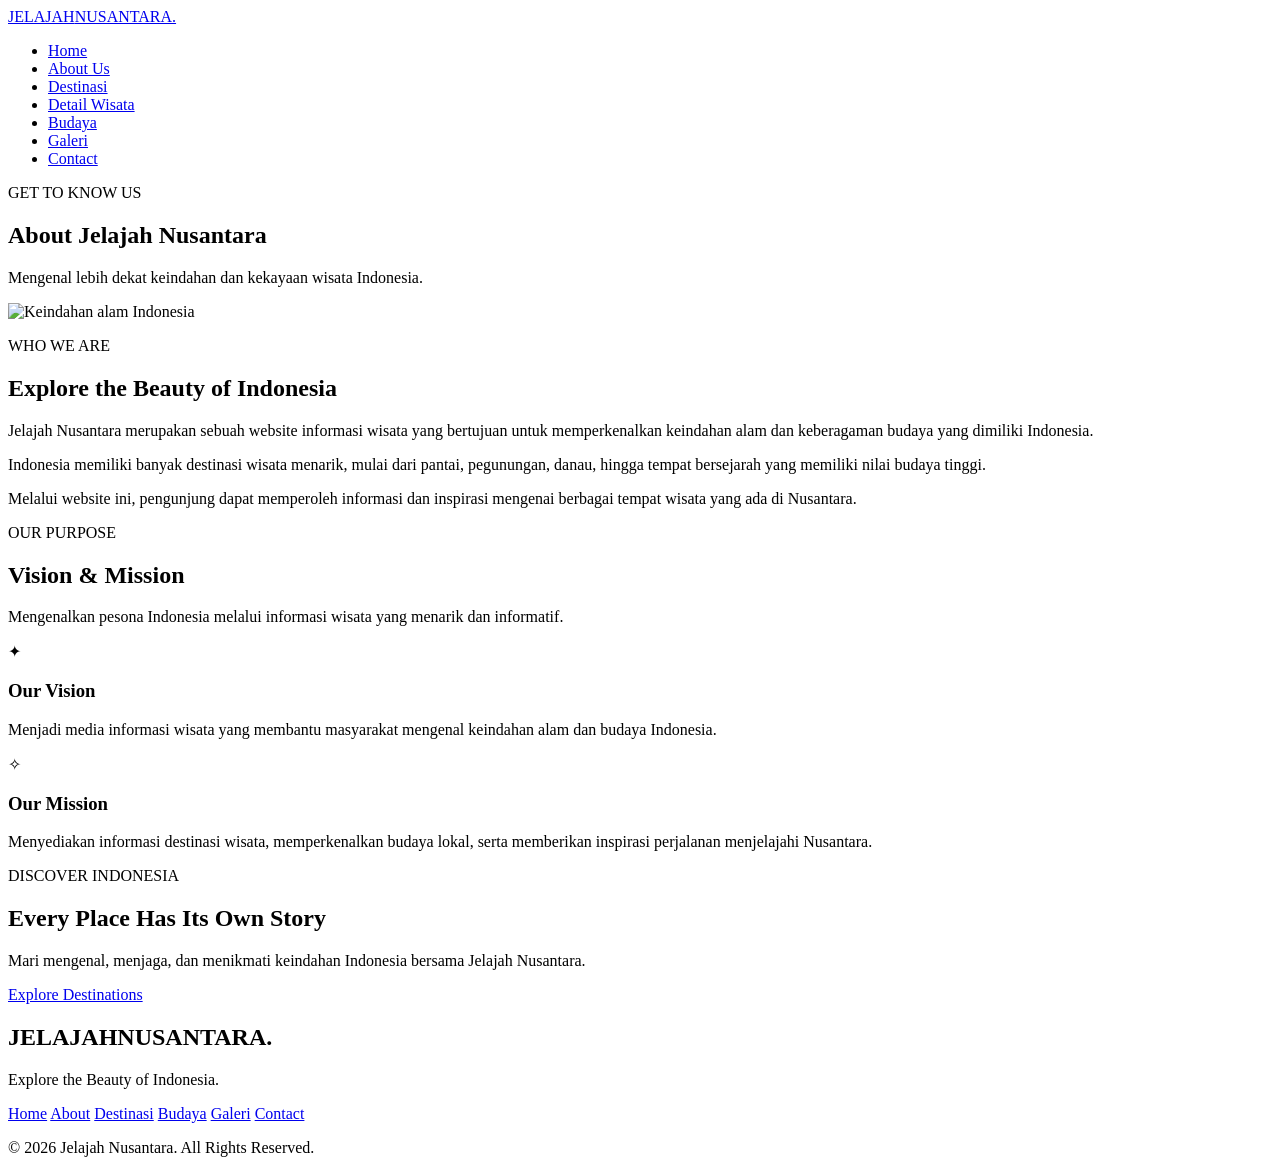
==== about.html @ 4199f174 "Add files via upload" ====
<!DOCTYPE html>
<html lang="id">
<head>
    <meta charset="UTF-8">
    <meta name="viewport" content="width=device-width, initial-scale=1.0">

    <title>About Us | Jelajah Nusantara</title>

    <link rel="stylesheet" href="css/style.css">
</head>

<body>

    <!-- NAVBAR -->
    <header class="dea-header">

        <nav class="dea-navbar dea-container">

            <a href="index.html" class="dea-logo">
                JELAJAH<span>NUSANTARA.</span>
            </a>

            <ul class="dea-nav-menu">
                <li><a href="index.html">Home</a></li>
                <li><a href="about.html" class="dea-active">About Us</a></li>
                <li><a href="destinasi.html">Destinasi</a></li>
                <li><a href="detail.html">Detail Wisata</a></li>
                <li><a href="budaya.html">Budaya</a></li>
                <li><a href="galeri.html">Galeri</a></li>
                <li><a href="contact.html">Contact</a></li>
            </ul>

        </nav>

    </header>


    <!-- ABOUT HERO -->
    <section class="dea-about-hero" id="dea-about-hero">

        <div class="dea-about-overlay"></div>

        <div class="dea-about-hero-content">

            <p class="dea-section-label">
                GET TO KNOW US
            </p>

            <h1>About Jelajah Nusantara</h1>

            <p>
                Mengenal lebih dekat keindahan dan
                kekayaan wisata Indonesia.
            </p>

        </div>

    </section>


    <!-- ABOUT INTRODUCTION -->
    <section class="dea-about-section dea-container" id="dea-about">

        <div class="dea-about-image">

            <img
                src="https://asset.tribunnews.com/YgtPP-BtD5YUkf7MOSIEkgGytJI=/1200x675/filters:upscale():quality(30):format(webp):focal(0.5x0.5:0.5x0.5)/tribunnews/foto/bank/originals/ilustrasi-jaga-alam-indonesia-pariwisata-dengan-pemandangan.jpg"
                alt="Keindahan alam Indonesia">

        </div>


        <div class="dea-about-text">

            <p class="dea-section-label">
                WHO WE ARE
            </p>

            <h2>
                Explore the Beauty of Indonesia
            </h2>

            <p>
                Jelajah Nusantara merupakan sebuah website
                informasi wisata yang bertujuan untuk
                memperkenalkan keindahan alam dan keberagaman
                budaya yang dimiliki Indonesia.
            </p>

            <p>
                Indonesia memiliki banyak destinasi wisata
                menarik, mulai dari pantai, pegunungan,
                danau, hingga tempat bersejarah yang memiliki
                nilai budaya tinggi.
            </p>

            <p>
                Melalui website ini, pengunjung dapat
                memperoleh informasi dan inspirasi mengenai
                berbagai tempat wisata yang ada di Nusantara.
            </p>

        </div>

    </section>


    <!-- VISION AND MISSION -->
    <section class="dea-about-purpose" id="dea-tujuan">

        <div class="dea-container">

            <div class="dea-section-heading">

                <p class="dea-section-label">
                    OUR PURPOSE
                </p>

                <h2>Vision & Mission</h2>

                <p>
                    Mengenalkan pesona Indonesia melalui
                    informasi wisata yang menarik dan informatif.
                </p>

            </div>


            <div class="dea-purpose-grid">

                <!-- VISION -->
                <div class="dea-purpose-card">

                    <div class="dea-feature-icon">
                        ✦
                    </div>

                    <h3>Our Vision</h3>

                    <p>
                        Menjadi media informasi wisata yang
                        membantu masyarakat mengenal keindahan
                        alam dan budaya Indonesia.
                    </p>

                </div>


                <!-- MISSION -->
                <div class="dea-purpose-card">

                    <div class="dea-feature-icon">
                        ✧
                    </div>

                    <h3>Our Mission</h3>

                    <p>
                        Menyediakan informasi destinasi wisata,
                        memperkenalkan budaya lokal, serta
                        memberikan inspirasi perjalanan
                        menjelajahi Nusantara.
                    </p>

                </div>

            </div>

        </div>

    </section>


    <!-- CLOSING -->
    <section class="dea-about-closing">

        <div class="dea-container">

            <p class="dea-section-label">
                DISCOVER INDONESIA
            </p>

            <h2>
                Every Place Has Its Own Story
            </h2>

            <p>
                Mari mengenal, menjaga, dan menikmati
                keindahan Indonesia bersama Jelajah Nusantara.
            </p>

            <a href="destinasi.html" class="dea-button">
                Explore Destinations
            </a>

        </div>

    </section>


    <!-- FOOTER -->
    <footer class="dea-footer">

        <div class="dea-container">

            <h2 class="dea-footer-logo">
                JELAJAH<span>NUSANTARA.</span>
            </h2>

            <p>
                Explore the Beauty of Indonesia.
            </p>

            <div class="dea-footer-links">

                <a href="index.html">Home</a>
                <a href="about.html">About</a>
                <a href="destinasi.html">Destinasi</a>
                <a href="budaya.html">Budaya</a>
                <a href="galeri.html">Galeri</a>
                <a href="contact.html">Contact</a>

            </div>

            <div class="dea-footer-line"></div>

            <p class="dea-copyright">
                © 2026 Jelajah Nusantara. All Rights Reserved.
            </p>

        </div>

    </footer>

</body>
</html>
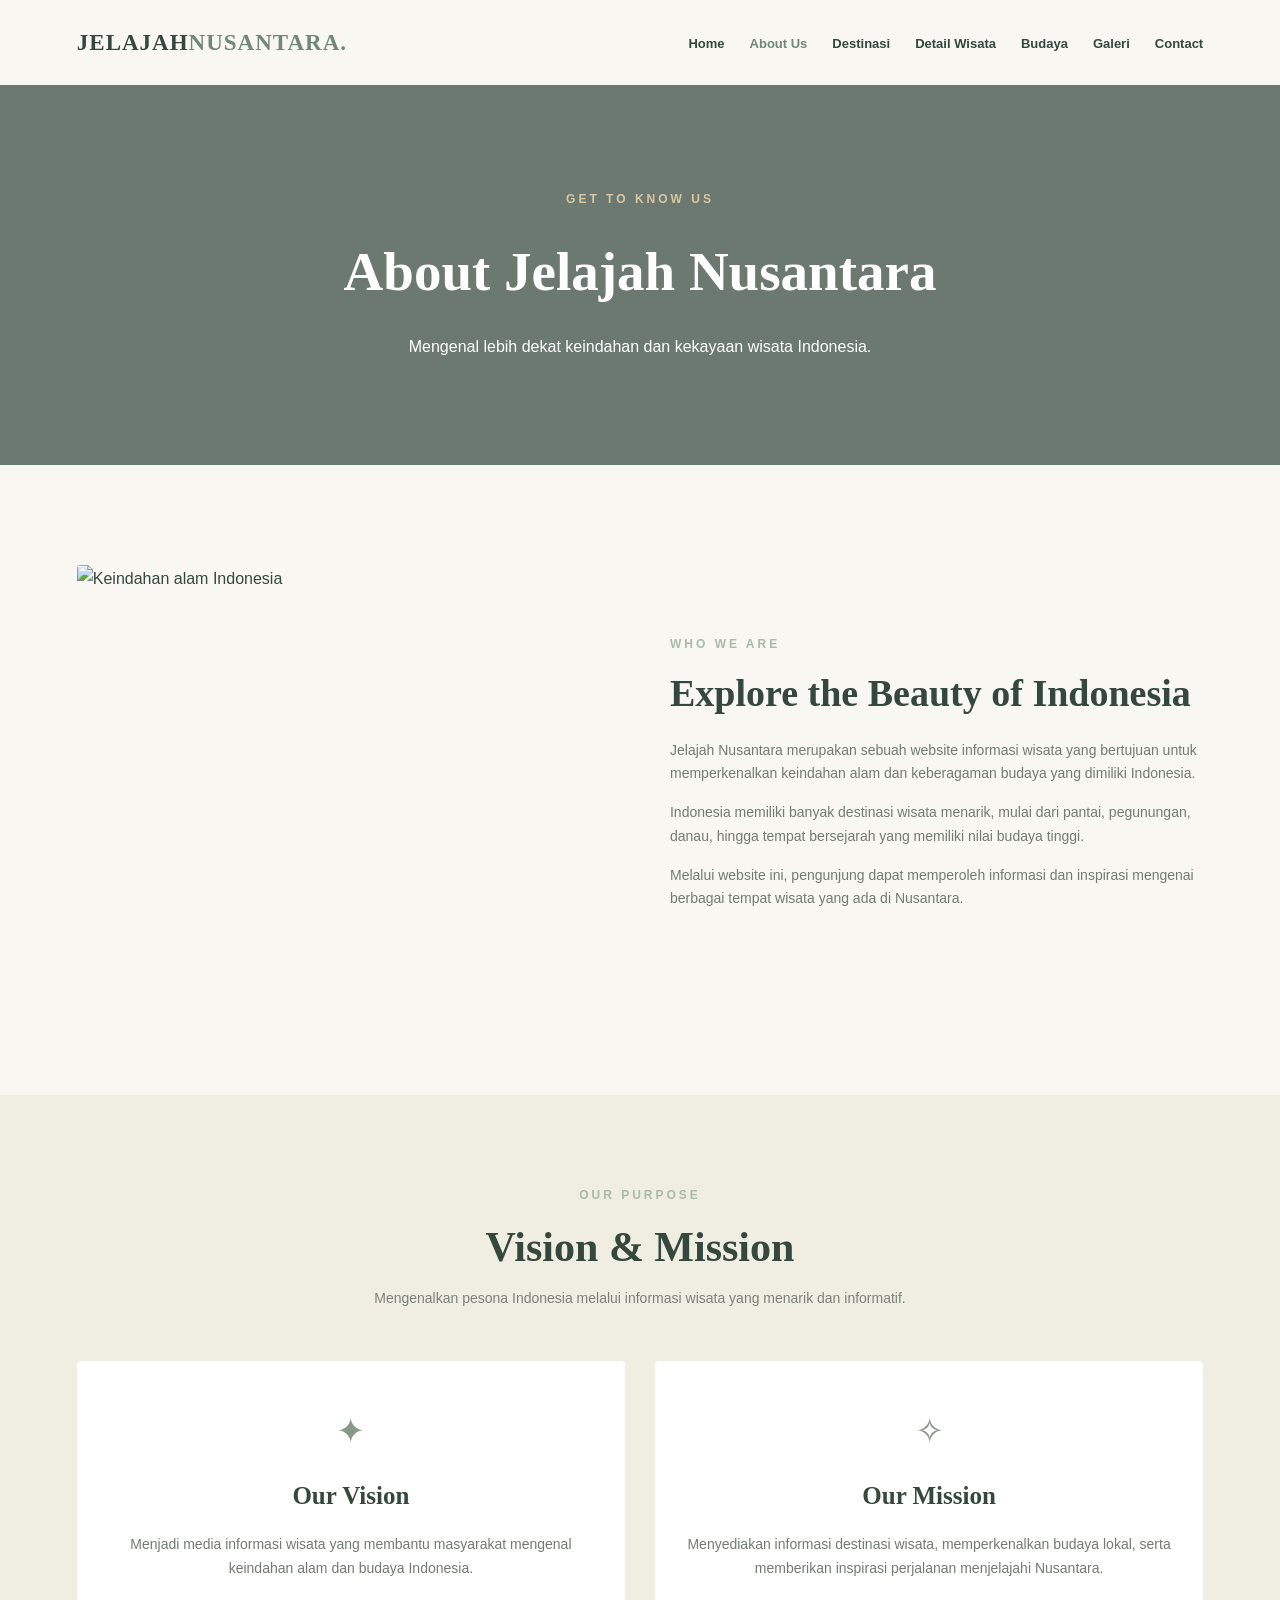
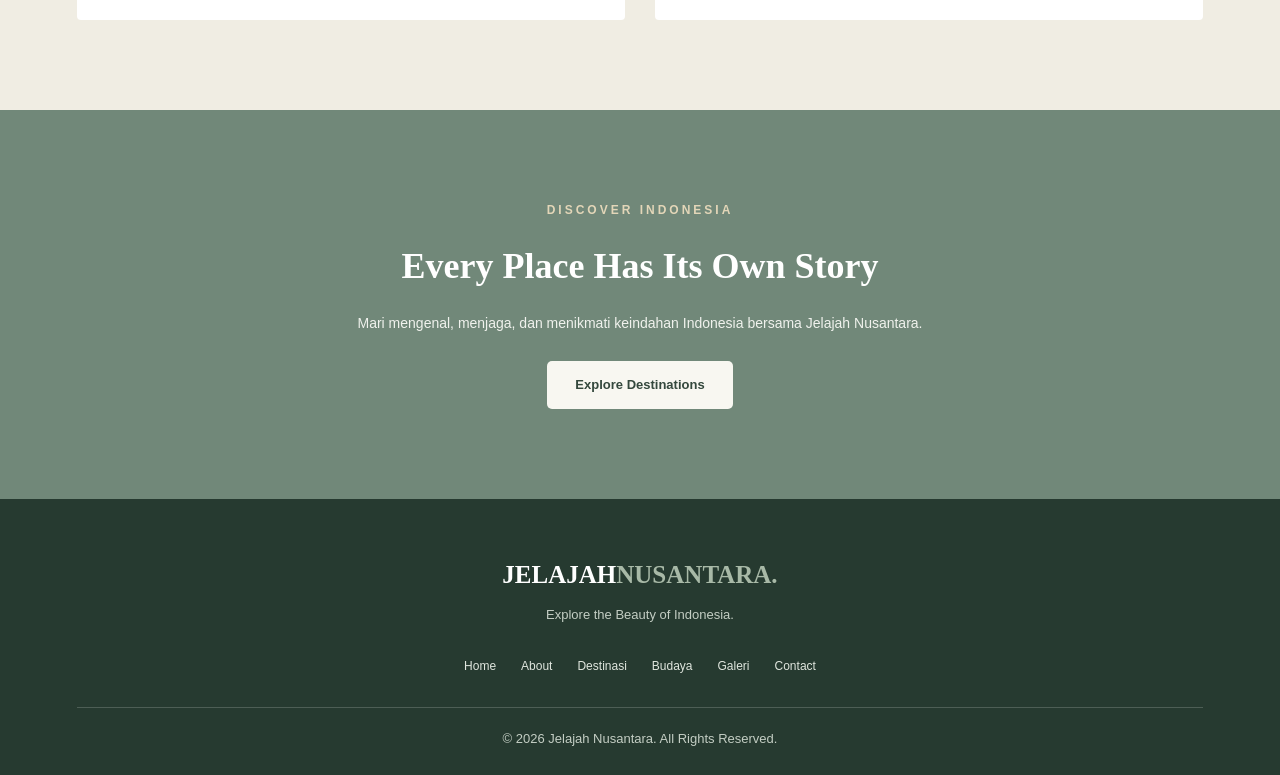
==== commit 4b44dd78: "Update about.html" ====
--- a/about.html
+++ b/about.html
@@ -7,7 +7,7 @@
 
     <title>About Us | Jelajah Nusantara</title>
 
-    <link rel="stylesheet" href="css/style.css">
+    <link rel="stylesheet" href="style.css">
 </head>
 
 <body>
--- a/style.css
+++ b/style.css
@@ -0,0 +1,1675 @@
+
+/* =================================
+   DEA - JELAJAH NUSANTARA
+   NATURAL ELEGANT DESIGN
+================================= */
+
+
+/* RESET */
+* {
+    margin: 0;
+    padding: 0;
+    box-sizing: border-box;
+}
+
+html {
+    scroll-behavior: smooth;
+}
+
+body {
+    font-family: 'DM Sans', sans-serif;
+    color: #34483D;
+    background-color: #F8F7F1;
+    line-height: 1.7;
+}
+
+a {
+    text-decoration: none;
+    color: inherit;
+}
+
+img {
+    width: 100%;
+    display: block;
+}
+
+
+/* COLOR & CONTAINER */
+.dea-container {
+    width: 88%;
+    max-width: 1200px;
+    margin: auto;
+}
+
+
+/* NAVBAR */
+.dea-header {
+    width: 100%;
+    background-color: #F8F7F1;
+    position: relative;
+    z-index: 10;
+}
+
+.dea-navbar {
+    min-height: 85px;
+    display: flex;
+    justify-content: space-between;
+    align-items: center;
+    gap: 25px;
+}
+
+.dea-logo {
+    font-family: 'Playfair Display', serif;
+    font-size: 23px;
+    font-weight: 700;
+    letter-spacing: 1px;
+    white-space: nowrap;
+}
+
+.dea-logo span {
+    color: #718879;
+}
+
+.dea-nav-menu {
+    display: flex;
+    align-items: center;
+    gap: 25px;
+    list-style: none;
+}
+
+.dea-nav-menu a {
+    font-size: 13px;
+    font-weight: 600;
+    transition: 0.3s;
+}
+
+.dea-nav-menu a:hover,
+.dea-nav-menu .dea-active {
+    color: #718879;
+}
+
+
+/* HERO */
+.dea-hero {
+    min-height: 600px;
+    position: relative;
+    display: flex;
+    align-items: center;
+    background:
+        url('https://asset.tribunnews.com/YgtPP-BtD5YUkf7MOSIEkgGytJI=/1200x675/filters:upscale():quality(30):format(webp):focal(0.5x0.5:0.5x0.5)/tribunnews/foto/bank/originals/ilustrasi-jaga-alam-indonesia-pariwisata-dengan-pemandangan.jpg')
+        center/cover no-repeat;
+}
+
+.dea-hero-overlay {
+    position: absolute;
+    inset: 0;
+    background: linear-gradient(
+        90deg,
+        rgba(25, 43, 34, 0.78),
+        rgba(25, 43, 34, 0.20)
+    );
+}
+
+.dea-hero-konten {
+    position: relative;
+    width: 88%;
+    max-width: 1200px;
+    margin: auto;
+    color: #FFFFFF;
+    padding: 80px 0;
+}
+
+.dea-subtitle {
+    font-size: 12px;
+    letter-spacing: 4px;
+    margin-bottom: 20px;
+}
+
+.dea-hero h1 {
+    font-family: 'Playfair Display', serif;
+    font-size: clamp(42px, 6vw, 75px);
+    line-height: 1.15;
+    margin-bottom: 20px;
+}
+
+.dea-hero h1 span {
+    color: #D7C7A3;
+}
+
+.dea-hero-deskripsi {
+    max-width: 520px;
+    font-size: 15px;
+    margin-bottom: 30px;
+    color: #F1F1EA;
+}
+
+.dea-button {
+    display: inline-block;
+    background-color: #718879;
+    color: #FFFFFF;
+    padding: 13px 28px;
+    border-radius: 3px;
+    font-size: 13px;
+    font-weight: 600;
+    transition: 0.3s;
+}
+
+.dea-button:hover {
+    background-color: #34483D;
+    transform: translateY(-3px);
+}
+
+
+/* INTRODUCTION */
+.dea-intro {
+    display: grid;
+    grid-template-columns: 1fr 1fr;
+    align-items: center;
+    gap: 65px;
+    padding-top: 110px;
+    padding-bottom: 110px;
+}
+
+.dea-intro-image img {
+    height: 430px;
+    object-fit: cover;
+    border-radius: 4px;
+}
+
+.dea-section-label {
+    color: #879A88;
+    font-size: 11px;
+    font-weight: 700;
+    letter-spacing: 3px;
+    margin-bottom: 15px;
+}
+
+.dea-intro-konten h2,
+.dea-section-heading h2,
+.dea-cta h2 {
+    font-family: 'Playfair Display', serif;
+    font-size: clamp(30px, 4vw, 42px);
+    line-height: 1.3;
+    margin-bottom: 20px;
+}
+
+.dea-intro-konten p {
+    font-size: 14px;
+    color: #727B72;
+    margin-bottom: 15px;
+}
+
+.dea-text-link {
+    display: inline-block;
+    margin-top: 15px;
+    color: #718879;
+    font-size: 13px;
+    font-weight: 700;
+}
+.dea-text-link:hover {
+    color: #34483D;
+}
+
+
+/* DESTINATION */
+.dea-destination {
+    background-color: #F0EDE3;
+    padding: 100px 0;
+}
+
+.dea-section-heading {
+    text-align: center;
+    max-width: 650px;
+    margin: 0 auto 50px;
+}
+
+.dea-section-heading h2 {
+    margin-bottom: 12px;
+}
+
+.dea-section-heading > p:last-child {
+    color: #7B8279;
+    font-size: 14px;
+}
+
+.dea-destination-grid {
+    display: grid;
+    grid-template-columns: repeat(3, 1fr);
+    gap: 28px;
+}
+
+.dea-card {
+    background-color: #FFFFFF;
+    overflow: hidden;
+    transition: 0.3s;
+}
+
+.dea-card:hover {
+    transform: translateY(-7px);
+    box-shadow: 0 12px 30px rgba(52, 72, 61, 0.12);
+}
+
+.dea-card img {
+    height: 240px;
+    object-fit: cover;
+}
+
+.dea-card-konten {
+    padding: 25px;
+}
+
+.dea-card-lokasi {
+    color: #879A88;
+    font-size: 10px;
+    font-weight: 700;
+    letter-spacing: 2px;
+}
+
+.dea-card-konten h3 {
+    font-family: 'Playfair Display', serif;
+    font-size: 23px;
+    margin: 8px 0;
+}
+
+.dea-card-konten p {
+    color: #7B8279;
+    font-size: 13px;
+    margin-bottom: 18px;
+}
+
+.dea-card-konten a {
+    color: #718879;
+    font-size: 12px;
+    font-weight: 700;
+}
+
+
+/* WHY CHOOSE US */
+.dea-why {
+    padding-top: 100px;
+    padding-bottom: 110px;
+}
+
+.dea-feature-grid {
+    display: grid;
+    grid-template-columns: repeat(3, 1fr);
+    gap: 30px;
+}
+
+.dea-feature {
+    text-align: center;
+    padding: 35px 25px;
+    background-color: #FFFFFF;
+    border-radius: 4px;
+}
+
+.dea-feature-icon {
+    font-size: 35px;
+    color: #879A88;
+    margin-bottom: 15px;
+}
+
+.dea-feature h3 {
+    font-family: 'Playfair Display', serif;
+    font-size: 21px;
+    margin-bottom: 10px;
+}
+
+.dea-feature p {
+    font-size: 13px;
+    color: #7B8279;
+}
+
+
+/* CALL TO ACTION */
+.dea-cta {
+    padding: 100px 20px;
+    text-align: center;
+    background:
+        linear-gradient(
+            rgba(40, 60, 48, 0.82),
+            rgba(40, 60, 48, 0.82)
+        ),
+        url('https://images.unsplash.com/photo-1516690561799-46d8f74f9abf?w=1600')
+        center/cover no-repeat;
+    color: #FFFFFF;
+}
+
+.dea-cta-konten {
+    max-width: 700px;
+    margin: auto;
+}
+
+.dea-cta .dea-section-label {
+    color: #D7C7A3;
+}
+
+.dea-cta p:not(.dea-section-label) {
+    color: #E5E8E0;
+    font-size: 14px;
+    margin-bottom: 25px;
+}
+
+
+/* FOOTER */
+.dea-footer {
+    background-color: #263A30;
+    color: #FFFFFF;
+    text-align: center;
+    padding: 55px 0 25px;
+}
+
+.dea-footer-logo {
+    font-family: 'Playfair Display', serif;
+    font-size: 25px;
+    margin-bottom: 8px;
+}
+
+.dea-footer-logo span {
+    color: #A8B9A7;
+}
+
+.dea-footer > .dea-container > p {
+    font-size: 13px;
+    color: #C4CEC4;
+}
+
+.dea-footer-links {
+    display: flex;
+    justify-content: center;
+    flex-wrap: wrap;
+    gap: 25px;
+    margin: 30px 0;
+}
+
+.dea-footer-links a {
+    font-size: 12px;
+    color: #E0E6DE;
+}
+
+.dea-footer-links a:hover {
+    color: #A8B9A7;
+}
+
+.dea-footer-line {
+    height: 1px;
+    background-color: rgba(255, 255, 255, 0.18);
+    margin-bottom: 20px;
+}
+
+.dea-footer .dea-copyright {
+    font-size: 11px;
+    color: #AAB6AA;
+}
+
+
+/* RESPONSIVE TABLET */
+@media screen and (max-width: 900px) {
+
+    .dea-navbar {
+        flex-direction: column;
+        padding: 20px 0;
+    }
+
+    .dea-nav-menu {
+        justify-content: center;
+        flex-wrap: wrap;
+        gap: 15px 20px;
+    }
+
+    .dea-intro {
+        gap: 35px;
+    }
+
+    .dea-destination-grid {
+        grid-template-columns: repeat(2, 1fr);
+    }
+
+}
+
+
+
+/* =================================
+   DEA - ABOUT PAGE
+================================= */
+
+/* ABOUT HERO */
+.dea-about-hero {
+    min-height: 380px;
+    position: relative;
+    display: flex;
+    align-items: center;
+    justify-content: center;
+    text-align: center;
+
+    background:
+        url('https://images.unsplash.com/photo-1516690561799-46d8f74f9abf?w=1600')
+        center/cover no-repeat;
+}
+
+.dea-about-overlay {
+    position: absolute;
+    inset: 0;
+    background: rgba(35, 55, 43, 0.65);
+}
+
+.dea-about-hero-content {
+    position: relative;
+    color: white;
+    padding: 40px 20px;
+}
+
+.dea-about-hero-content h1 {
+    font-family: Georgia, 'Times New Roman', serif;
+    font-size: clamp(32px, 5vw, 55px);
+    margin-bottom: 15px;
+}
+
+.dea-about-hero-content .dea-section-label {
+    color: #D7C7A3;
+}
+
+
+/* ABOUT CONTENT */
+.dea-about-section {
+    display: grid;
+    grid-template-columns: 1fr 1fr;
+    align-items: center;
+    gap: 60px;
+    padding-top: 100px;
+    padding-bottom: 100px;
+}
+
+.dea-about-image img {
+    height: 430px;
+    object-fit: cover;
+    border-radius: 4px;
+}
+
+.dea-about-text h2 {
+    font-family: Georgia, 'Times New Roman', serif;
+    font-size: 38px;
+    line-height: 1.3;
+    margin-bottom: 20px;
+}
+
+.dea-about-text p:not(.dea-section-label) {
+    font-size: 14px;
+    color: #727B72;
+    margin-bottom: 15px;
+}
+
+
+/* VISION AND MISSION */
+.dea-about-purpose {
+    background-color: #F0EDE3;
+    padding: 90px 0;
+}
+
+.dea-purpose-grid {
+    display: grid;
+    grid-template-columns: repeat(2, 1fr);
+    gap: 30px;
+}
+
+.dea-purpose-card {
+    background-color: white;
+    padding: 40px 30px;
+    text-align: center;
+    border-radius: 4px;
+}
+
+.dea-purpose-card h3 {
+    font-family: Georgia, 'Times New Roman', serif;
+    font-size: 25px;
+    margin-bottom: 15px;
+}
+
+.dea-purpose-card p {
+    font-size: 14px;
+    color: #727B72;
+}
+
+
+/* ABOUT CLOSING */
+.dea-about-closing {
+    padding: 90px 20px;
+    text-align: center;
+    background-color: #718879;
+    color: white;
+}
+
+.dea-about-closing .dea-section-label {
+    color: #E3D6B8;
+}
+
+.dea-about-closing h2 {
+    font-family: Georgia, 'Times New Roman', serif;
+    font-size: 36px;
+    margin-bottom: 15px;
+}
+
+.dea-about-closing p:not(.dea-section-label) {
+    font-size: 14px;
+    margin-bottom: 25px;
+    color: #F0F2ED;
+}
+
+.dea-about-closing .dea-button {
+    background-color: #F8F7F1;
+    color: #34483D;
+}
+
+.dea-about-closing .dea-button:hover {
+    background-color: #D7C7A3;
+}
+
+
+/* RESPONSIVE ABOUT */
+@media screen and (max-width: 600px) {
+
+    .dea-about-hero {
+        min-height: 300px;
+    }
+
+    .dea-about-section {
+        grid-template-columns: 1fr;
+        padding-top: 65px;
+        padding-bottom: 65px;
+        gap: 30px;
+    }
+
+    .dea-about-image img {
+        height: 280px;
+    }
+
+    .dea-about-text h2 {
+        font-size: 30px;
+    }
+
+    .dea-about-purpose {
+        padding: 65px 0;
+    }
+
+    .dea-purpose-grid {
+        grid-template-columns: 1fr;
+    }
+
+    .dea-about-closing h2 {
+        font-size: 29px;
+    }
+
+}
+
+
+/* ==============================
+   DESTINASI WISATA
+============================== */
+
+.dea-destination-hero {
+    min-height: 420px;
+    background-image: url("https://images.unsplash.com/photo-1516690561799-46d8f74f9abf?w=1600");
+    background-size: cover;
+    background-position: center;
+    position: relative;
+    display: flex;
+    align-items: center;
+    justify-content: center;
+    text-align: center;
+    color: white;
+}
+
+.dea-destination-overlay {
+    position: absolute;
+    inset: 0;
+    background: rgba(25, 43, 33, 0.55);
+}
+
+.dea-destination-hero-content {
+    position: relative;
+    z-index: 1;
+    max-width: 700px;
+    padding: 30px;
+}
+
+.dea-destination-hero-content h1 {
+    font-family: Georgia, 'Times New Roman', serif;
+    font-size: 52px;
+    margin: 15px 0;
+}
+
+.dea-destination-hero-content p {
+    line-height: 1.8;
+}
+
+.dea-subtitle,
+.dea-section-label {
+    color: #A9BBAA;
+    font-size: 12px;
+    letter-spacing: 3px;
+    font-weight: bold;
+}
+
+.dea-destination-intro {
+    max-width: 750px;
+    margin: auto;
+    padding: 85px 25px 55px;
+    text-align: center;
+}
+
+.dea-destination-intro h2,
+.dea-destination-heading h2,
+.dea-destination-closing h2 {
+    font-family: Georgia, 'Times New Roman', serif;
+    color: #34483D;
+    font-size: 34px;
+    margin: 15px 0;
+}
+
+.dea-destination-intro > p:last-child {
+    color: #777;
+    line-height: 1.9;
+}
+
+.dea-destination-section {
+    background: #F8F7F1;
+    padding: 70px 8%;
+}
+
+.dea-destination-heading {
+    display: flex;
+    justify-content: space-between;
+    align-items: end;
+    gap: 20px;
+    margin-bottom: 35px;
+}
+
+.dea-destination-heading > p {
+    color: #777;
+    max-width: 300px;
+    line-height: 1.7;
+}
+
+.dea-destination-grid {
+    display: grid;
+    grid-template-columns: repeat(3, 1fr);
+    gap: 28px;
+}
+
+.dea-destination-card {
+    background: white;
+    border-radius: 12px;
+    overflow: hidden;
+    box-shadow: 0 5px 20px rgba(0, 0, 0, 0.06);
+    transition: transform 0.3s ease;
+}
+
+.dea-destination-card:hover {
+    transform: translateY(-7px);
+}
+
+.dea-destination-card img {
+    width: 100%;
+    height: 230px;
+    object-fit: cover;
+    display: block;
+}
+
+.dea-destination-info {
+    padding: 24px;
+}
+
+.dea-destination-category {
+    color: #718879;
+    font-size: 11px;
+    font-weight: bold;
+    letter-spacing: 2px;
+}
+
+.dea-destination-info h3 {
+    color: #34483D;
+    font-family: Georgia, 'Times New Roman', serif;
+    font-size: 23px;
+    margin: 12px 0 7px;
+}
+
+.dea-destination-info > p {
+    color: #888;
+    font-size: 13px;
+}
+
+.dea-destination-info .dea-card-description {
+    color: #666;
+    font-size: 14px;
+    line-height: 1.8;
+    margin: 15px 0;
+}
+
+.dea-detail-link {
+    color: #718879;
+    text-decoration: none;
+    font-size: 14px;
+    font-weight: bold;
+}
+
+.dea-detail-link:hover {
+    color: #34483D;
+}
+
+.dea-destination-closing {
+    padding: 85px 25px;
+    text-align: center;
+    background: #EDEFE8;
+}
+
+.dea-destination-closing > p:not(.dea-section-label) {
+    max-width: 600px;
+    margin: 15px auto 25px;
+    color: #777;
+    line-height: 1.8;
+}
+
+.dea-button {
+    display: inline-block;
+    padding: 13px 28px;
+    background: #718879;
+    color: white;
+    text-decoration: none;
+    border-radius: 5px;
+    transition: 0.3s;
+}
+
+.dea-button:hover {
+    background: #34483D;
+}
+
+/* RESPONSIVE DESTINASI */
+
+@media (max-width: 900px) {
+    .dea-destination-grid {
+        grid-template-columns: repeat(2, 1fr);
+    }
+
+    .dea-destination-heading {
+        display: block;
+    }
+}
+
+@media (max-width: 600px) {
+    .dea-destination-hero {
+        min-height: 350px;
+    }
+
+    .dea-destination-hero-content h1 {
+        font-size: 36px;
+    }
+
+    .dea-destination-grid {
+        grid-template-columns: 1fr;
+    }
+
+    .dea-destination-section {
+        padding: 55px 6%;
+    }
+
+    .dea-destination-intro h2,
+    .dea-destination-heading h2,
+    .dea-destination-closing h2 {
+        font-size: 27px;
+    }
+}
+
+
+/* ==============================
+   DETAIL WISATA
+============================== */
+
+.dea-detail-hero {
+    min-height: 420px;
+    background-image: url("https://images.unsplash.com/photo-1516690561799-46d8f74f9abf?w=1600");
+    background-size: cover;
+    background-position: center;
+    position: relative;
+    display: flex;
+    align-items: center;
+    justify-content: center;
+    text-align: center;
+    color: white;
+}
+
+.dea-detail-overlay {
+    position: absolute;
+    inset: 0;
+    background: rgba(25, 43, 33, 0.58);
+}
+
+.dea-detail-hero-content {
+    position: relative;
+    z-index: 1;
+    max-width: 750px;
+    padding: 30px;
+}
+
+.dea-detail-hero-content h1 {
+    font-family: Georgia, 'Times New Roman', serif;
+    font-size: 48px;
+    margin: 15px 0;
+}
+
+.dea-detail-hero-content p {
+    line-height: 1.8;
+}
+
+.dea-detail-intro {
+    max-width: 780px;
+    margin: auto;
+    padding: 85px 25px 65px;
+    text-align: center;
+}
+
+.dea-detail-intro h2,
+.dea-detail-closing h2 {
+    font-family: Georgia, 'Times New Roman', serif;
+    color: #34483D;
+    font-size: 34px;
+    margin: 15px 0;
+}
+
+.dea-detail-intro > p:last-child {
+    color: #777;
+    line-height: 1.9;
+}
+
+.dea-detail-section {
+    padding: 75px 8%;
+    background: #F8F7F1;
+}
+
+.dea-detail-section:nth-of-type(odd) {
+    background: #FFFFFF;
+}
+
+.dea-detail-container {
+    display: grid;
+    grid-template-columns: 1fr 1fr;
+    align-items: center;
+    gap: 55px;
+    max-width: 1150px;
+    margin: auto;
+}
+
+.dea-detail-image img {
+    width: 100%;
+    height: 380px;
+    object-fit: cover;
+    border-radius: 12px;
+    display: block;
+}
+
+.dea-detail-content h2 {
+    font-family: Georgia, 'Times New Roman', serif;
+    color: #34483D;
+    font-size: 36px;
+    margin: 15px 0;
+}
+
+.dea-detail-content > p:not(.dea-section-label) {
+    color: #777;
+    line-height: 1.9;
+    font-size: 15px;
+}
+
+.dea-detail-information {
+    margin: 25px 0;
+    padding: 18px;
+    background: #F0EDE3;
+    border-left: 3px solid #718879;
+    border-radius: 5px;
+}
+
+.dea-detail-information p {
+    color: #555;
+    font-size: 14px;
+    line-height: 1.8;
+    margin: 7px 0;
+}
+
+.dea-detail-information strong {
+    color: #34483D;
+}
+
+.dea-detail-closing {
+    padding: 85px 25px;
+    text-align: center;
+    background: #EDEFE8;
+}
+
+.dea-detail-closing > p:not(.dea-section-label) {
+    max-width: 600px;
+    margin: 15px auto 25px;
+    color: #777;
+    line-height: 1.8;
+}
+
+/* RESPONSIVE DETAIL */
+
+@media (max-width: 900px) {
+    .dea-detail-container {
+        grid-template-columns: 1fr;
+        gap: 30px;
+    }
+
+    .dea-detail-image img {
+        height: 320px;
+    }
+}
+
+@media (max-width: 600px) {
+    .dea-detail-hero {
+        min-height: 350px;
+    }
+
+    .dea-detail-hero-content h1 {
+        font-size: 34px;
+    }
+
+    .dea-detail-section {
+        padding: 55px 6%;
+    }
+
+    .dea-detail-content h2 {
+        font-size: 29px;
+    }
+
+    .dea-detail-intro h2,
+    .dea-detail-closing h2 {
+        font-size: 27px;
+    }
+
+    .dea-detail-image img {
+        height: 250px;
+    }
+}
+
+
+/* ==============================
+   BUDAYA INDONESIA
+============================== */
+
+.dea-culture-hero {
+    min-height: 420px;
+    background-image: url("https://tse4.mm.bing.net/th/id/OIP.eDuhXDhs4gK7-oEZs--HFwHaE8?r=0&pid=Api&h=220&P=0");
+    background-size: cover;
+    background-position: center;
+    position: relative;
+    display: flex;
+    align-items: center;
+    justify-content: center;
+    text-align: center;
+    color: white;
+}
+
+.dea-culture-overlay {
+    position: absolute;
+    inset: 0;
+    background: rgba(25, 43, 33, 0.58);
+}
+
+.dea-culture-hero-content {
+    position: relative;
+    z-index: 1;
+    max-width: 750px;
+    padding: 30px;
+}
+
+.dea-culture-hero-content h1 {
+    font-family: Georgia, 'Times New Roman', serif;
+    font-size: 48px;
+    margin: 15px 0;
+}
+
+.dea-culture-hero-content p {
+    line-height: 1.8;
+}
+
+.dea-culture-intro {
+    max-width: 780px;
+    margin: auto;
+    padding: 85px 25px 65px;
+    text-align: center;
+}
+
+.dea-culture-intro h2,
+.dea-culture-heading h2,
+.dea-culture-closing h2 {
+    font-family: Georgia, 'Times New Roman', serif;
+    color: #34483D;
+    font-size: 34px;
+    margin: 15px 0;
+}
+
+.dea-culture-intro > p:last-child {
+    color: #777;
+    line-height: 1.9;
+}
+
+.dea-culture-section {
+    background: #F8F7F1;
+    padding: 75px 8%;
+}
+
+.dea-culture-heading {
+    text-align: center;
+    margin-bottom: 40px;
+}
+
+.dea-culture-heading > p:last-child {
+    color: #777;
+    line-height: 1.8;
+}
+
+.dea-culture-grid {
+    display: grid;
+    grid-template-columns: repeat(3, 1fr);
+    gap: 28px;
+}
+
+.dea-culture-card {
+    background: white;
+    border-radius: 12px;
+    overflow: hidden;
+    box-shadow: 0 5px 20px rgba(0, 0, 0, 0.06);
+    transition: transform 0.3s ease;
+}
+
+.dea-culture-card:hover {
+    transform: translateY(-7px);
+}
+
+.dea-culture-card img {
+    width: 100%;
+    height: 230px;
+    object-fit: cover;
+    display: block;
+}
+
+.dea-culture-info {
+    padding: 25px;
+}
+
+.dea-culture-info span {
+    color: #718879;
+    font-size: 11px;
+    font-weight: bold;
+    letter-spacing: 2px;
+}
+
+.dea-culture-info h3 {
+    color: #34483D;
+    font-family: Georgia, 'Times New Roman', serif;
+    font-size: 23px;
+    margin: 13px 0;
+}
+
+.dea-culture-info p {
+    color: #777;
+    font-size: 14px;
+    line-height: 1.8;
+}
+
+.dea-culture-closing {
+    padding: 85px 25px;
+    text-align: center;
+    background: #EDEFE8;
+}
+
+.dea-culture-closing > p:not(.dea-section-label) {
+    max-width: 650px;
+    margin: 15px auto 25px;
+    color: #777;
+    line-height: 1.8;
+}
+
+
+/* ==============================
+   GALERI WISATA
+============================== */
+
+.dea-gallery-hero {
+    min-height: 420px;
+    background-image: url("https://images.unsplash.com/photo-1516690561799-46d8f74f9abf?w=1600");
+    background-size: cover;
+    background-position: center;
+    position: relative;
+    display: flex;
+    align-items: center;
+    justify-content: center;
+    text-align: center;
+    color: white;
+}
+
+.dea-gallery-overlay {
+    position: absolute;
+    inset: 0;
+    background: rgba(25, 43, 33, 0.58);
+}
+
+.dea-gallery-hero-content {
+    position: relative;
+    z-index: 1;
+    max-width: 750px;
+    padding: 30px;
+}
+
+.dea-gallery-hero-content h1 {
+    font-family: Georgia, 'Times New Roman', serif;
+    font-size: 46px;
+    margin: 15px 0;
+}
+
+.dea-gallery-hero-content p {
+    line-height: 1.8;
+}
+
+.dea-gallery-intro {
+    max-width: 780px;
+    margin: auto;
+    padding: 85px 25px 65px;
+    text-align: center;
+}
+
+.dea-gallery-intro h2,
+.dea-gallery-heading h2,
+.dea-gallery-closing h2 {
+    font-family: Georgia, 'Times New Roman', serif;
+    color: #34483D;
+    font-size: 34px;
+    margin: 15px 0;
+}
+
+.dea-gallery-intro > p:last-child {
+    color: #777;
+    line-height: 1.9;
+}
+
+.dea-gallery-section {
+    background: #F8F7F1;
+    padding: 75px 8%;
+}
+
+.dea-gallery-heading {
+    text-align: center;
+    margin-bottom: 40px;
+}
+
+.dea-gallery-grid {
+    display: grid;
+    grid-template-columns: repeat(3, 1fr);
+    gap: 20px;
+}
+
+.dea-gallery-item {
+    position: relative;
+    height: 280px;
+    overflow: hidden;
+    border-radius: 10px;
+    cursor: pointer;
+}
+
+.dea-gallery-item img {
+    width: 100%;
+    height: 100%;
+    object-fit: cover;
+    display: block;
+    transition: transform 0.5s ease;
+}
+
+.dea-gallery-item:hover img {
+    transform: scale(1.08);
+}
+
+.dea-gallery-caption {
+    position: absolute;
+    inset: 0;
+    display: flex;
+    flex-direction: column;
+    justify-content: end;
+    padding: 25px;
+    color: white;
+    background: linear-gradient(
+        to top,
+        rgba(0, 0, 0, 0.72),
+        transparent 70%
+    );
+    opacity: 0;
+    transition: opacity 0.3s ease;
+}
+
+.dea-gallery-item:hover .dea-gallery-caption {
+    opacity: 1;
+}
+
+.dea-gallery-caption h3 {
+    font-family: Georgia, 'Times New Roman', serif;
+    font-size: 21px;
+    margin-bottom: 7px;
+}
+
+.dea-gallery-caption p {
+    font-size: 13px;
+    margin: 0;
+}
+
+.dea-gallery-closing {
+    padding: 85px 25px;
+    text-align: center;
+    background: #EDEFE8;
+}
+
+.dea-gallery-closing > p:not(.dea-section-label) {
+    max-width: 600px;
+    margin: 15px auto 25px;
+    color: #777;
+    line-height: 1.8;
+}
+
+/* RESPONSIVE GALERI */
+
+@media (max-width: 900px) {
+    .dea-gallery-grid {
+        grid-template-columns: repeat(2, 1fr);
+    }
+}
+
+@media (max-width: 600px) {
+    .dea-gallery-hero {
+        min-height: 350px;
+    }
+
+    .dea-gallery-hero-content h1 {
+        font-size: 33px;
+    }
+
+    .dea-gallery-grid {
+        grid-template-columns: 1fr;
+    }
+
+    .dea-gallery-item {
+        height: 260px;
+    }
+
+    .dea-gallery-caption {
+        opacity: 1;
+    }
+
+    .dea-gallery-section {
+        padding: 55px 6%;
+    }
+
+    .dea-gallery-intro h2,
+    .dea-gallery-heading h2,
+    .dea-gallery-closing h2 {
+        font-size: 27px;
+    }
+}
+
+
+/* ==============================
+   CONTACT
+============================== */
+
+.dea-contact-hero {
+    min-height: 420px;
+    /*background-image: url("https://images.unsplash.com/photo-1501785888041-af3ef285b470?w=1600");*/
+    background-size: cover;
+    background-position: center;
+    position: relative;
+    display: flex;
+    align-items: center;
+    justify-content: center;
+    text-align: center;
+    color: white;
+}
+
+.dea-contact-overlay {
+    position: absolute;
+    inset: 0;
+    background: rgba(25, 43, 33, 0.58);
+}
+
+.dea-contact-hero-content {
+    position: relative;
+    z-index: 1;
+    max-width: 750px;
+    padding: 30px;
+}
+
+.dea-contact-hero-content h1 {
+    font-family: Georgia, 'Times New Roman', serif;
+    font-size: 48px;
+    margin: 15px 0;
+}
+
+.dea-contact-hero-content p {
+    line-height: 1.8;
+}
+
+.dea-contact-intro {
+    max-width: 780px;
+    margin: auto;
+    padding: 85px 25px 65px;
+    text-align: center;
+}
+
+.dea-contact-intro h2,
+.dea-contact-closing h2 {
+    font-family: Georgia, 'Times New Roman', serif;
+    color: #34483D;
+    font-size: 34px;
+    margin: 15px 0;
+}
+
+.dea-contact-intro > p:last-child {
+    color: #777;
+    line-height: 1.9;
+}
+
+.dea-contact-section {
+    background: #F8F7F1;
+    padding: 75px 8%;
+}
+
+.dea-contact-container {
+    max-width: 1150px;
+    margin: auto;
+    display: grid;
+    grid-template-columns: 0.9fr 1.1fr;
+    gap: 55px;
+    align-items: start;
+}
+
+.dea-contact-information h2,
+.dea-contact-form-box h2 {
+    font-family: Georgia, 'Times New Roman', serif;
+    color: #34483D;
+    font-size: 30px;
+    margin: 15px 0;
+}
+
+.dea-contact-description {
+    color: #777;
+    line-height: 1.8;
+    margin-bottom: 30px;
+}
+
+.dea-contact-item {
+    display: flex;
+    align-items: center;
+    gap: 18px;
+    margin-bottom: 25px;
+}
+
+.dea-contact-icon {
+    width: 48px;
+    height: 48px;
+    background: #E2E9E1;
+    color: #34483D;
+    border-radius: 50%;
+    display: flex;
+    align-items: center;
+    justify-content: center;
+    font-size: 22px;
+    flex-shrink: 0;
+}
+
+.dea-contact-item h3 {
+    color: #34483D;
+    font-size: 16px;
+    margin-bottom: 5px;
+}
+
+.dea-contact-item p {
+    color: #777;
+    font-size: 14px;
+}
+
+.dea-contact-note {
+    background: #EDEFE8;
+    padding: 22px;
+    border-radius: 8px;
+    margin-top: 35px;
+}
+
+.dea-contact-note h3 {
+    color: #34483D;
+    font-family: Georgia, 'Times New Roman', serif;
+    margin-bottom: 8px;
+}
+
+.dea-contact-note p {
+    color: #718879;
+    font-size: 14px;
+}
+
+.dea-contact-form-box {
+    background: white;
+    padding: 35px;
+    border-radius: 12px;
+    box-shadow: 0 5px 25px rgba(0, 0, 0, 0.05);
+}
+
+.dea-contact-form-box > p {
+    color: #777;
+    font-size: 14px;
+    line-height: 1.8;
+    margin-bottom: 25px;
+}
+
+.dea-form-group {
+    margin-bottom: 20px;
+}
+
+.dea-form-group label {
+    display: block;
+    color: #34483D;
+    font-size: 14px;
+    font-weight: bold;
+    margin-bottom: 9px;
+}
+
+.dea-form-group input,
+.dea-form-group textarea {
+    width: 100%;
+    padding: 13px 15px;
+    border: 1px solid #E1E4DD;
+    border-radius: 6px;
+    background: #F8F7F1;
+    font-family: Arial, Helvetica, sans-serif;
+    font-size: 14px;
+    outline: none;
+    box-sizing: border-box;
+}
+
+.dea-form-group input:focus,
+.dea-form-group textarea:focus {
+    border-color: #718879;
+}
+
+.dea-form-group textarea {
+    resize: vertical;
+}
+
+.dea-contact-button {
+    width: 100%;
+    padding: 14px;
+    background: #718879;
+    color: white;
+    border: none;
+    border-radius: 6px;
+    font-size: 14px;
+    font-weight: bold;
+    cursor: pointer;
+    transition: 0.3s;
+}
+
+.dea-contact-button:hover {
+    background: #34483D;
+}
+
+.dea-contact-closing {
+    padding: 85px 25px;
+    text-align: center;
+    background: #EDEFE8;
+}
+
+.dea-contact-closing > p:not(.dea-section-label) {
+    max-width: 600px;
+    margin: 15px auto 25px;
+    color: #777;
+    line-height: 1.8;
+}
+
+/* RESPONSIVE CONTACT */
+
+@media (max-width: 900px) {
+    .dea-contact-container {
+        grid-template-columns: 1fr;
+        gap: 40px;
+    }
+}
+
+@media (max-width: 600px) {
+    .dea-contact-hero {
+        min-height: 350px;
+    }
+
+    .dea-contact-hero-content h1 {
+        font-size: 35px;
+    }
+
+    .dea-contact-section {
+        padding: 55px 6%;
+    }
+
+    .dea-contact-form-box {
+        padding: 25px 20px;
+    }
+
+    .dea-contact-intro h2,
+    .dea-contact-closing h2 {
+        font-size: 27px;
+    }
+}
+
+
+/* RESPONSIVE BUDAYA */
+
+@media (max-width: 900px) {
+    .dea-culture-grid {
+        grid-template-columns: repeat(2, 1fr);
+    }
+}
+
+@media (max-width: 600px) {
+    .dea-culture-hero {
+        min-height: 350px;
+    }
+
+    .dea-culture-hero-content h1 {
+        font-size: 34px;
+    }
+
+    .dea-culture-grid {
+        grid-template-columns: 1fr;
+    }
+
+    .dea-culture-section {
+        padding: 55px 6%;
+    }
+
+    .dea-culture-intro h2,
+    .dea-culture-heading h2,
+    .dea-culture-closing h2 {
+        font-size: 27px;
+    }
+}
+
+
+
+/* RESPONSIVE MOBILE */
+@media screen and (max-width: 600px) {
+
+    .dea-container {
+        width: 90%;
+    }
+
+    .dea-logo {
+        font-size: 20px;
+    }
+
+    .dea-nav-menu {
+        gap: 10px 15px;
+    }
+
+    .dea-nav-menu a {
+        font-size: 11px;
+    }
+
+    .dea-hero {
+        min-height: 520px;
+        background-position: center;
+    }
+
+    .dea-hero-konten {
+        width: 90%;
+    }
+
+    .dea-hero h1 {
+        font-size: 43px;
+    }
+
+    .dea-hero-deskripsi {
+        font-size: 13px;
+    }
+
+    .dea-intro {
+        grid-template-columns: 1fr;
+        padding-top: 70px;
+        padding-bottom: 70px;
+        gap: 30px;
+    }
+
+    .dea-intro-image img {
+        height: 300px;
+    }
+
+    .dea-destination {
+        padding: 70px 0;
+    }
+
+    .dea-destination-grid {
+        grid-template-columns: 1fr;
+    }
+
+    .dea-card img {
+        height: 230px;
+    }
+
+    .dea-why {
+        padding-top: 70px;
+        padding-bottom: 70px;
+    }
+
+    .dea-feature-grid {
+        grid-template-columns: 1fr;
+    }
+
+    .dea-cta {
+        padding: 75px 20px;
+    }
+
+    .dea-footer-links {
+        gap: 15px;
+    }
+
+}
